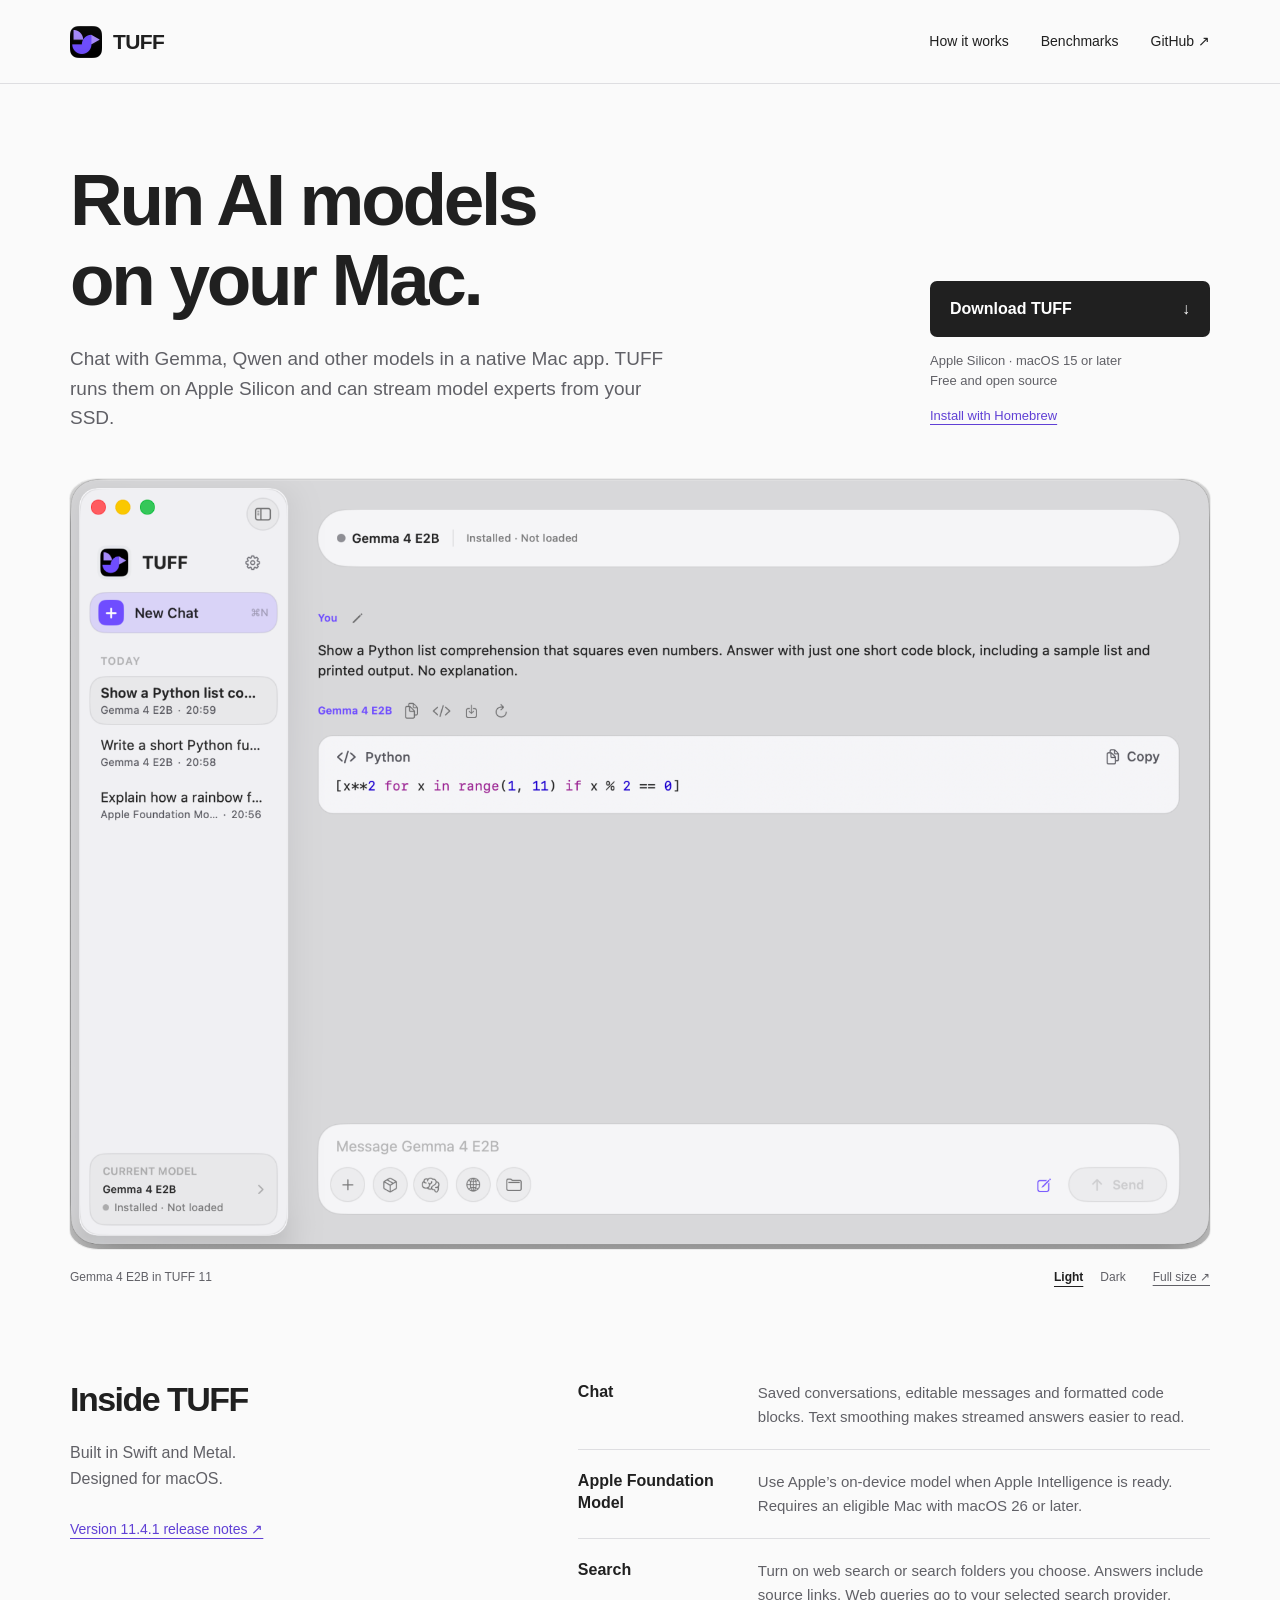
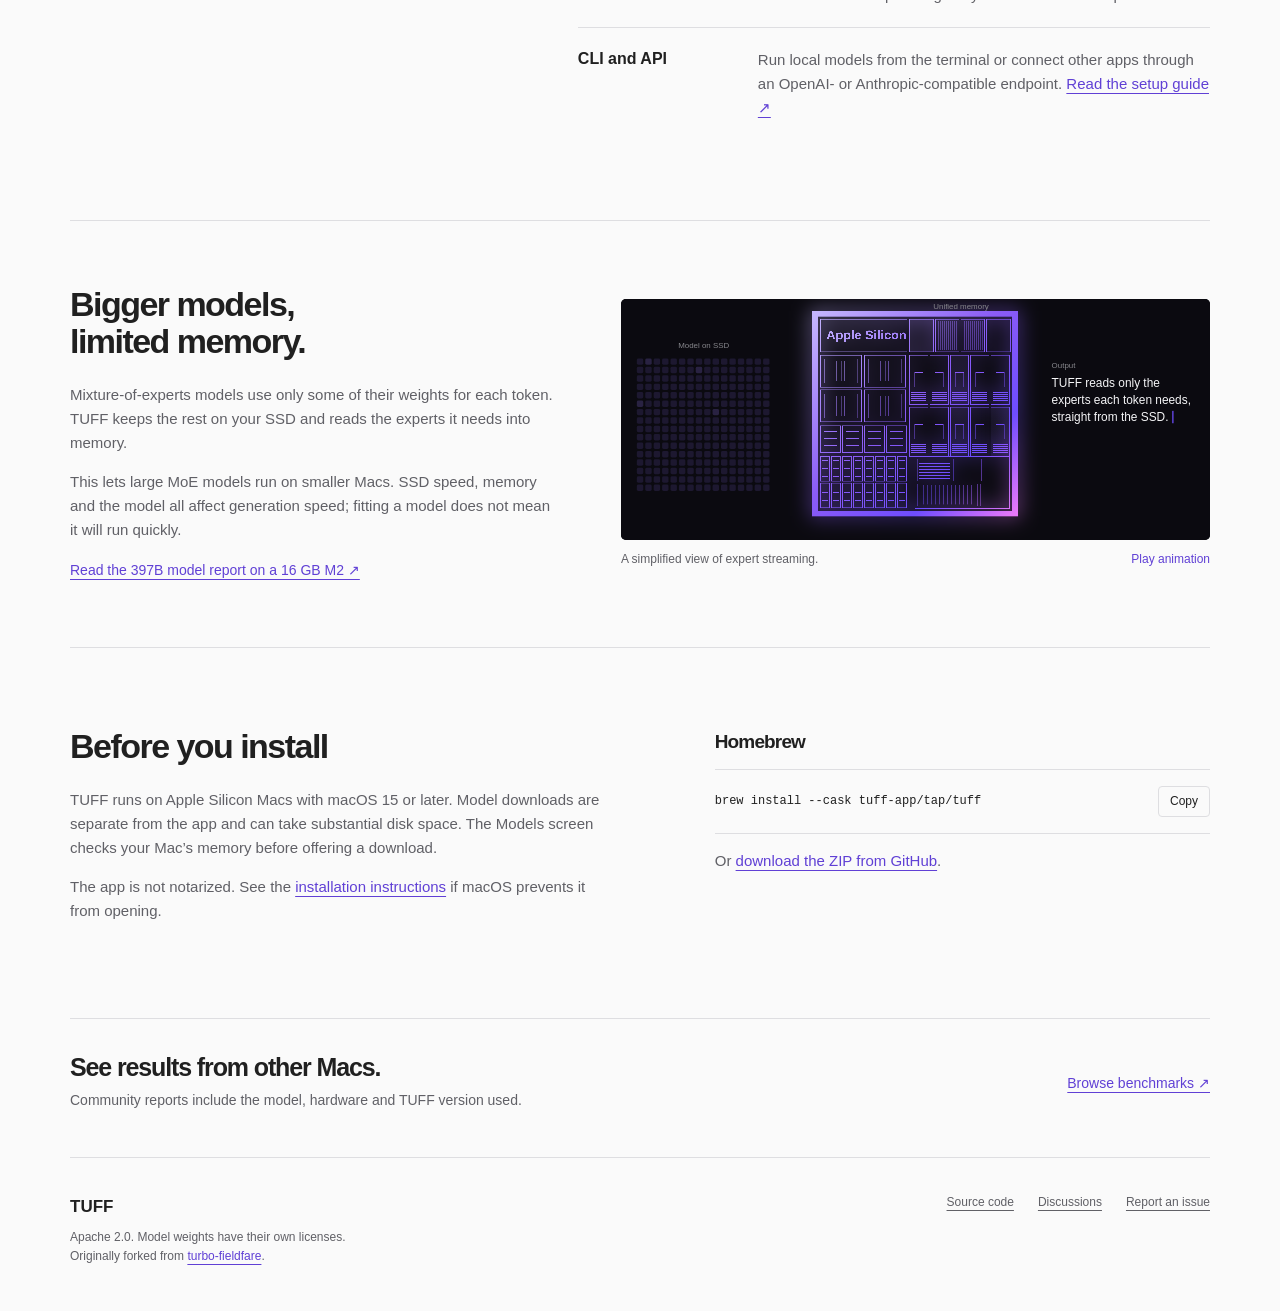
==== index.html @ e3204b04 "Update TUFF download links for 11.4.1" ====
<!doctype html>
<html lang="en">
<head>
<meta charset="utf-8">
<meta name="viewport" content="width=device-width, initial-scale=1">
<title>TUFF — AI models on your Mac</title>
<meta name="description" content="A free, open-source Mac app for local language models. Chat with Gemma, Qwen and Apple Foundation Model, or serve models through a local API.">
<meta property="og:title" content="TUFF — AI models on your Mac">
<meta property="og:description" content="A native Mac app with its own Swift and Metal inference engines.">
<meta property="og:image" content="https://tuff-app.github.io/assets/tuff-11-chat-light.png">
<meta property="og:url" content="https://tuff-app.github.io/">
<meta name="twitter:card" content="summary_large_image">
<meta name="theme-color" content="#fafafa">
<link rel="canonical" href="https://tuff-app.github.io/">
<link rel="icon" type="image/png" href="assets/tuff-icon.png">
<link rel="stylesheet" href="assets/site.css?v=2026-11-11">
</head>
<body class="home">
<a class="skip" href="#main">Skip to content</a>
<nav class="site-nav" aria-label="Main navigation"><div class="wrap">
 <a class="brand" href="./" aria-label="TUFF home"><img src="assets/tuff-icon.png" width="32" height="32" alt="">TUFF</a>
 <div class="nav-links"><a href="#how">How it works</a><a href="benchmarks/">Benchmarks</a><a href="https://github.com/tuff-app/TUFF">GitHub <span aria-hidden="true">↗</span></a></div>
</div></nav>
<main id="main" class="wrap">
 <header class="intro">
  <div><h1>Run AI models<br>on your Mac.</h1><p class="lede">Chat with Gemma, Qwen and other models in a native Mac app. TUFF runs them on Apple Silicon and can stream model experts from your SSD.</p></div>
  <div class="get-app"><a class="download-button" href="https://github.com/tuff-app/TUFF/releases/download/v11.4.1/TUFF-v11.4.1-macos-arm64.zip">Download TUFF <span aria-hidden="true">↓</span></a><p>Apple Silicon · macOS 15 or later<br>Free and open source</p><a class="text-link" href="#install">Install with Homebrew</a></div>
 </header>
 <figure class="product">
  <div class="window-crop"><img id="app-image" src="assets/tuff-11-chat-light.png" width="2000" height="1406" alt="TUFF 11 showing a Python code response from Gemma 4 E2B."></div>
  <figcaption><span>Gemma 4 E2B in TUFF 11</span><div class="appearance" role="group" aria-label="Screenshot appearance"><button type="button" data-appearance="light" aria-pressed="true">Light</button><button type="button" data-appearance="dark" aria-pressed="false">Dark</button><a id="full-image" href="assets/tuff-11-chat-light.png">Full size <span aria-hidden="true">↗</span></a></div></figcaption>
 </figure>
 <section class="app-details" aria-labelledby="app-heading">
  <div><h2 id="app-heading">Inside TUFF</h2><p>Built in Swift and Metal.<br>Designed for macOS.</p><a href="https://github.com/tuff-app/TUFF/releases/tag/v11.4.1">Version 11.4.1 release notes ↗</a></div>
  <dl class="detail-list">
   <div><dt>Chat</dt><dd>Saved conversations, editable messages and formatted code blocks. Text smoothing makes streamed answers easier to read.</dd></div>
   <div><dt>Apple Foundation Model</dt><dd>Use Apple’s on-device model when Apple Intelligence is ready. Requires an eligible Mac with macOS 26 or later.</dd></div>
   <div><dt>Search</dt><dd>Turn on web search or search folders you choose. Answers include source links. Web queries go to your selected search provider.</dd></div>
   <div><dt>CLI and API</dt><dd>Run local models from the terminal or connect other apps through an OpenAI- or Anthropic-compatible endpoint. <a href="https://github.com/tuff-app/TUFF#readme">Read the setup guide ↗</a></dd></div>
  </dl>
 </section>
 <section id="how" class="engine" aria-labelledby="engine-heading">
  <div class="engine-copy"><h2 id="engine-heading">Bigger models,<br>limited memory.</h2><p>Mixture-of-experts models use only some of their weights for each token. TUFF keeps the rest on your SSD and reads the experts it needs into memory.</p><p>This lets large MoE models run on smaller Macs. SSD speed, memory and the model all affect generation speed; fitting a model does not mean it will run quickly.</p><a href="https://github.com/tuff-app/TUFF/discussions/59">Read the 397B model report on a 16 GB M2 ↗</a></div>
  <div class="engine-figure"><canvas id="chip" class="chip" role="img" aria-label="Diagram showing model experts moving from SSD storage into unified memory and GPU cores."></canvas><p>A simplified view of expert streaming. <button type="button" id="motion-toggle" aria-pressed="false">Play animation</button></p></div>
 </section>
 <section class="requirements" id="install" aria-labelledby="install-heading">
  <div><h2 id="install-heading">Before you install</h2><p>TUFF runs on Apple Silicon Macs with macOS 15 or later. Model downloads are separate from the app and can take substantial disk space. The Models screen checks your Mac’s memory before offering a download.</p><p>The app is not notarized. See the <a href="https://github.com/tuff-app/TUFF#installation">installation instructions</a> if macOS prevents it from opening.</p></div>
  <div class="install-command"><h3>Homebrew</h3><div class="command"><code id="brew">brew install --cask tuff-app/tap/tuff</code><button id="copy" type="button">Copy</button></div><p id="copy-status" role="status" aria-live="polite"></p><p>Or <a href="https://github.com/tuff-app/TUFF/releases/tag/v11.4.0">download the ZIP from GitHub</a>.</p></div>
 </section>
 <aside class="benchmark-link"><div><h2>See results from other Macs.</h2><p>Community reports include the model, hardware and TUFF version used.</p></div><a href="benchmarks/">Browse benchmarks <span aria-hidden="true">↗</span></a></aside>
</main>
<footer class="site-footer wrap"><div><a class="footer-name" href="https://github.com/tuff-app/TUFF">TUFF</a><p>Apache 2.0. Model weights have their own licenses.<br>Originally forked from <a href="https://github.com/drumih/turbo-fieldfare">turbo-fieldfare</a>.</p></div><div class="footer-links"><a href="https://github.com/tuff-app/TUFF">Source code</a><a href="https://github.com/tuff-app/TUFF/discussions">Discussions</a><a href="https://github.com/tuff-app/TUFF/issues">Report an issue</a></div></footer>
<script src="assets/site.js?v=2026-11-11"></script>
<script src="assets/chip.js?v=2026-11-11"></script>
</body>
</html>
---- assets/site.css ----
:root{--bg:#fafafa;--ink:#202020;--muted:#606066;--line:#dedee1;--accent:#6040d5;--card:#fff;--soft:#f0f0f2;--faint:#68686d;--wash:#eeebf7}
*{box-sizing:border-box}html{-webkit-text-size-adjust:100%;scroll-behavior:smooth;scroll-padding-top:30px}body{margin:0;background:var(--bg);color:var(--ink);font:16px/1.6 -apple-system,BlinkMacSystemFont,"Helvetica Neue",Arial,sans-serif;-webkit-font-smoothing:antialiased}a{color:var(--accent);text-underline-offset:4px}a:hover{text-decoration-thickness:2px}button{font:inherit;cursor:pointer}button,a{-webkit-tap-highlight-color:transparent}:focus-visible{outline:2px solid var(--accent);outline-offset:5px}img{max-width:100%;height:auto}.wrap{width:min(1140px,calc(100% - 80px));margin-inline:auto}.skip{position:absolute;left:20px;top:-100px;z-index:20;background:var(--card);padding:12px}.skip:focus{top:12px}.site-nav{height:84px;position:static;background:var(--bg);border-bottom:1px solid var(--line);box-shadow:none;backdrop-filter:none}.site-nav .wrap{height:100%;display:flex;align-items:center;justify-content:space-between;gap:24px}.brand{display:flex;align-items:center;gap:11px;font-size:21px;font-weight:750;letter-spacing:-.6px;color:var(--ink);text-decoration:none}.brand img{width:32px;height:32px}.nav-links{display:flex;align-items:center;gap:32px;font-size:14px}.nav-links a{color:var(--ink);text-decoration:none}.nav-links a:hover{text-decoration:underline}.home h1,.home h2,.home h3{letter-spacing:-.045em;line-height:1.1}.home h1{font-size:clamp(45px,5.7vw,76px);font-weight:650;margin:0 0 24px}.home h2{font-size:34px;font-weight:600;margin:0 0 22px}.home h3{font-size:19px;font-weight:600;margin:0 0 16px}.intro{display:grid;grid-template-columns:1fr 280px;align-items:end;gap:80px;padding:76px 0 46px}.lede{font-size:19px;line-height:1.55;max-width:600px;color:var(--muted);margin:0}.get-app{padding-bottom:5px}.download-button{display:flex;align-items:center;justify-content:space-between;gap:24px;background:var(--ink);color:white;padding:15px 20px;border-radius:7px;font-size:16px;font-weight:600;text-decoration:none}.download-button:hover{background:#414146;text-decoration:none}.get-app p{font-size:13px;color:var(--muted);margin:14px 0 10px}.text-link{font-size:13px}.product{margin:0}.window-crop{aspect-ratio:1812/1224;overflow:hidden;position:relative;border-radius:2.5%;background:#ddd;outline:1px solid #0000000f}.window-crop img{position:absolute;width:110.3753%;max-width:none;height:auto;left:-5.1876%;top:-5.2288%}.product figcaption{display:flex;justify-content:space-between;align-items:center;gap:16px;margin-top:15px;color:var(--muted);font-size:12px}.appearance{display:flex;align-items:center;gap:17px}.appearance button{border:0;background:none;padding:4px 0;color:var(--muted);font-size:12px}.appearance button[aria-pressed=true]{color:var(--ink);text-decoration:underline;text-underline-offset:5px;font-weight:650}.appearance a{color:var(--muted);margin-left:10px}.app-details{display:grid;grid-template-columns:1fr 1.55fr;gap:100px;padding:90px 0 80px}.app-details>div p{color:var(--muted);margin:0 0 24px}.app-details>div a{font-size:14px}.detail-list{margin:0}.detail-list>div{padding:20px 0;border-top:1px solid var(--line);display:grid;grid-template-columns:155px 1fr;gap:25px}.detail-list>div:first-child{padding-top:0;border:0}.detail-list dt{font-weight:600;line-height:1.4}.detail-list dd{margin:0;color:var(--muted);font-size:15px}.engine{border-block:1px solid var(--line);padding:65px 0;display:grid;grid-template-columns:1fr 1.2fr;gap:60px;align-items:center}.engine-copy p{font-size:15px;color:var(--muted)}.engine-copy a{font-size:14px}.engine-figure{min-width:0}.chip{display:block;width:100%;aspect-ratio:1190/486;background:#0b0a10;border-radius:5px}.engine-figure p{font-size:12px;color:var(--muted);margin:10px 0 0;display:flex;justify-content:space-between;gap:15px}.engine-figure button{background:none;border:0;color:var(--accent);padding:0;font-size:12px;white-space:nowrap}.requirements{padding:80px 0;display:grid;grid-template-columns:1.1fr 1fr;gap:100px}.requirements p{color:var(--muted);font-size:15px}.install-command{padding-top:4px;min-width:0}.command{display:flex;align-items:center;gap:16px;justify-content:space-between;border-block:1px solid var(--line);padding:16px 0}.command code{font:12px/1.6 ui-monospace,SFMono-Regular,Menlo,monospace;overflow-wrap:anywhere}.command button{background:none;border:1px solid var(--line);border-radius:4px;padding:5px 11px;font-size:12px;color:var(--ink)}#copy-status:empty{display:none}.benchmark-link{border-top:1px solid var(--line);padding:35px 0 45px;display:flex;align-items:center;justify-content:space-between;gap:35px}.home .benchmark-link h2{font-size:25px;margin-bottom:8px}.benchmark-link p{color:var(--muted);font-size:14px;margin:0}.benchmark-link>a{flex-shrink:0;font-size:14px}.site-footer{border-top:1px solid var(--line);padding:35px 0 45px;display:flex;justify-content:space-between;gap:25px;font-size:12px;color:var(--muted)}.footer-name{font-size:17px;color:var(--ink);text-decoration:none;font-weight:700}.site-footer p{margin:8px 0 0}.footer-links{display:flex;gap:24px;align-items:start}.footer-links a{color:var(--muted)}
@media(max-width:900px){.intro{gap:35px;grid-template-columns:1fr 240px}.app-details,.requirements{gap:45px}.detail-list>div{grid-template-columns:125px 1fr;gap:20px}.engine{gap:35px;grid-template-columns:1fr}.engine-figure{max-width:760px}.home h2{font-size:30px}}
@media(max-width:640px){.wrap{width:calc(100% - 36px)}.site-nav{height:70px}.site-nav .wrap{gap:16px}.nav-links{gap:19px;font-size:12px}.nav-links>a:first-child{display:none}.intro{padding:44px 0 30px;grid-template-columns:1fr;gap:26px}.home h1{font-size:48px;margin-bottom:20px}.lede{font-size:17px}.get-app{max-width:310px}.get-app p{margin-top:10px}.download-button{padding:13px 17px}.window-crop{border-radius:9px}.product figcaption{align-items:start;flex-direction:column;gap:8px}.appearance{gap:20px}.app-details,.requirements{grid-template-columns:1fr;gap:30px;padding:48px 0}.detail-list>div{grid-template-columns:1fr;gap:8px;padding:17px 0}.detail-list dd{font-size:15px}.home h2{font-size:29px;margin-bottom:16px}.engine{padding:42px 0;gap:28px}.engine-figure p{flex-wrap:wrap;gap:4px}.benchmark-link{align-items:start;flex-direction:column;gap:17px;padding:30px 0}.site-footer{flex-direction:column;gap:25px}.footer-links{gap:23px}.command code{font-size:11px}}
@media(prefers-reduced-motion:reduce){html{scroll-behavior:auto}*,*::before,*::after{transition:none!important}}
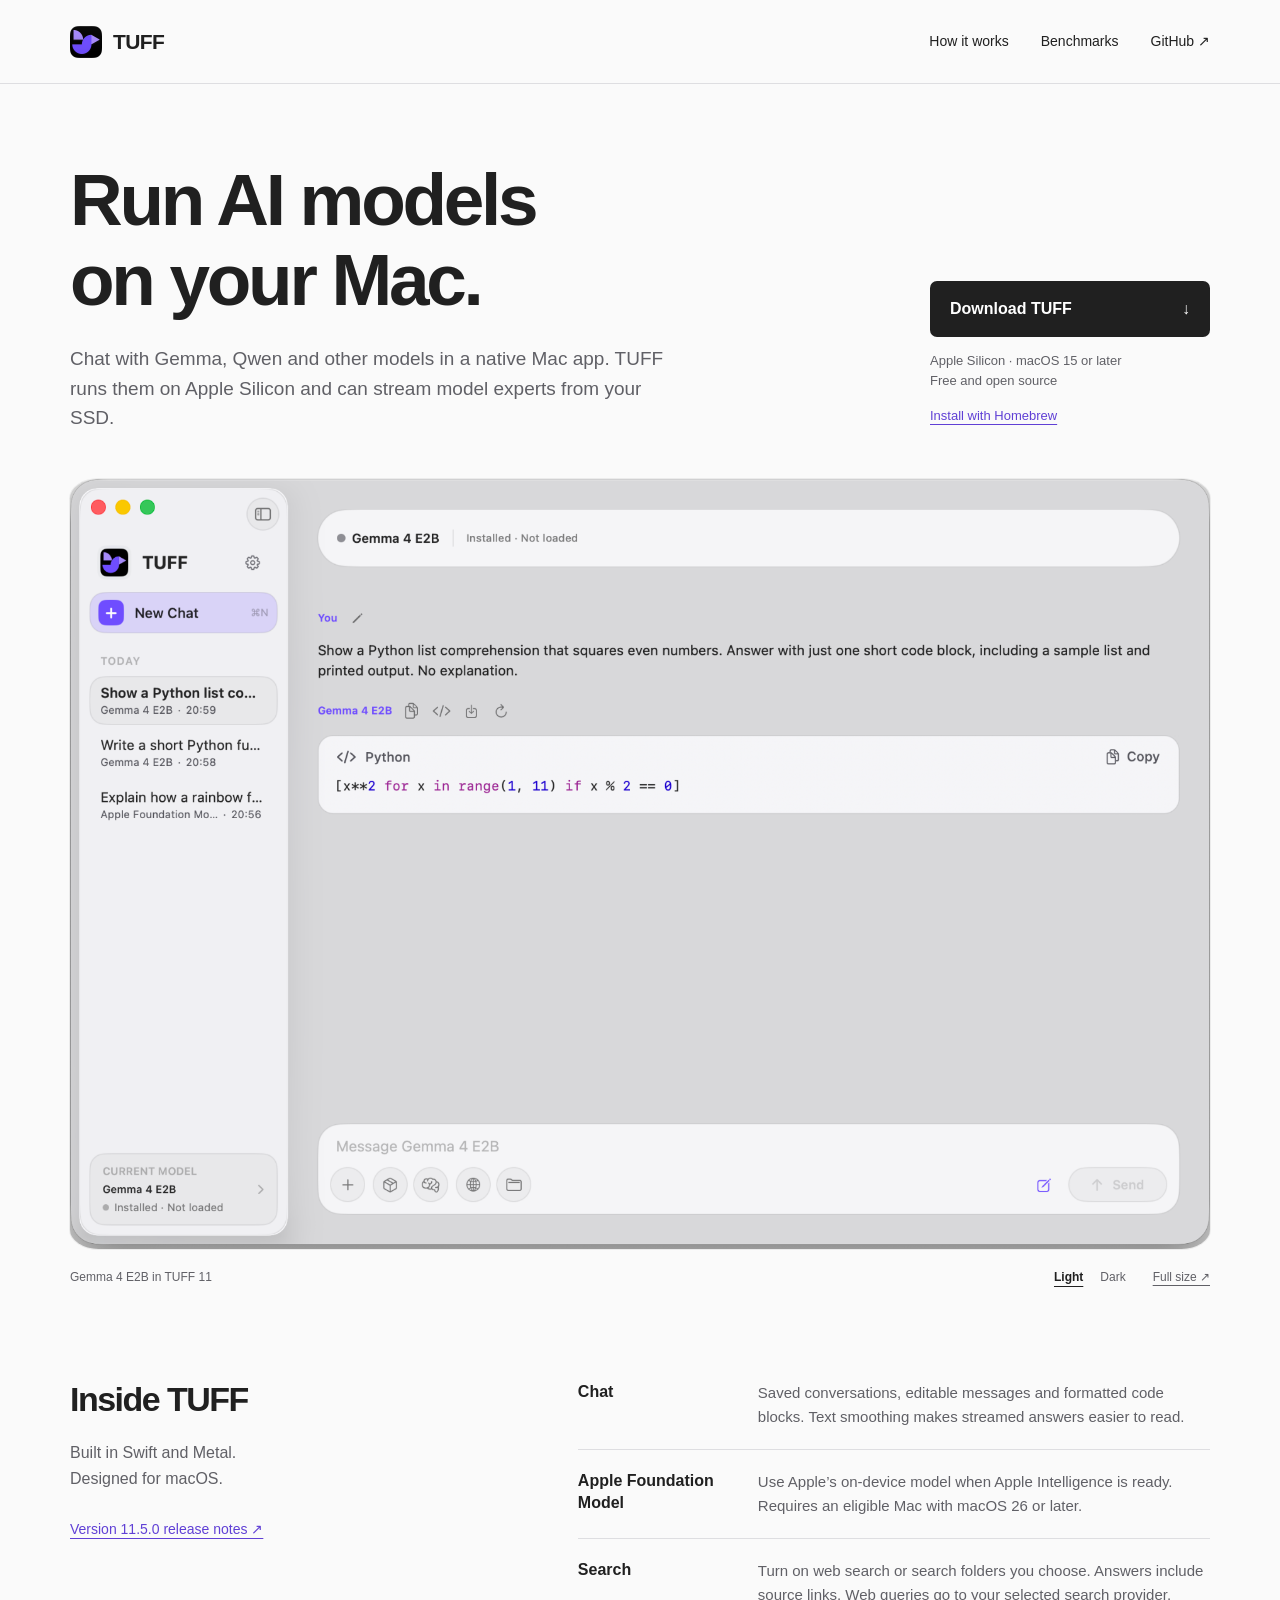
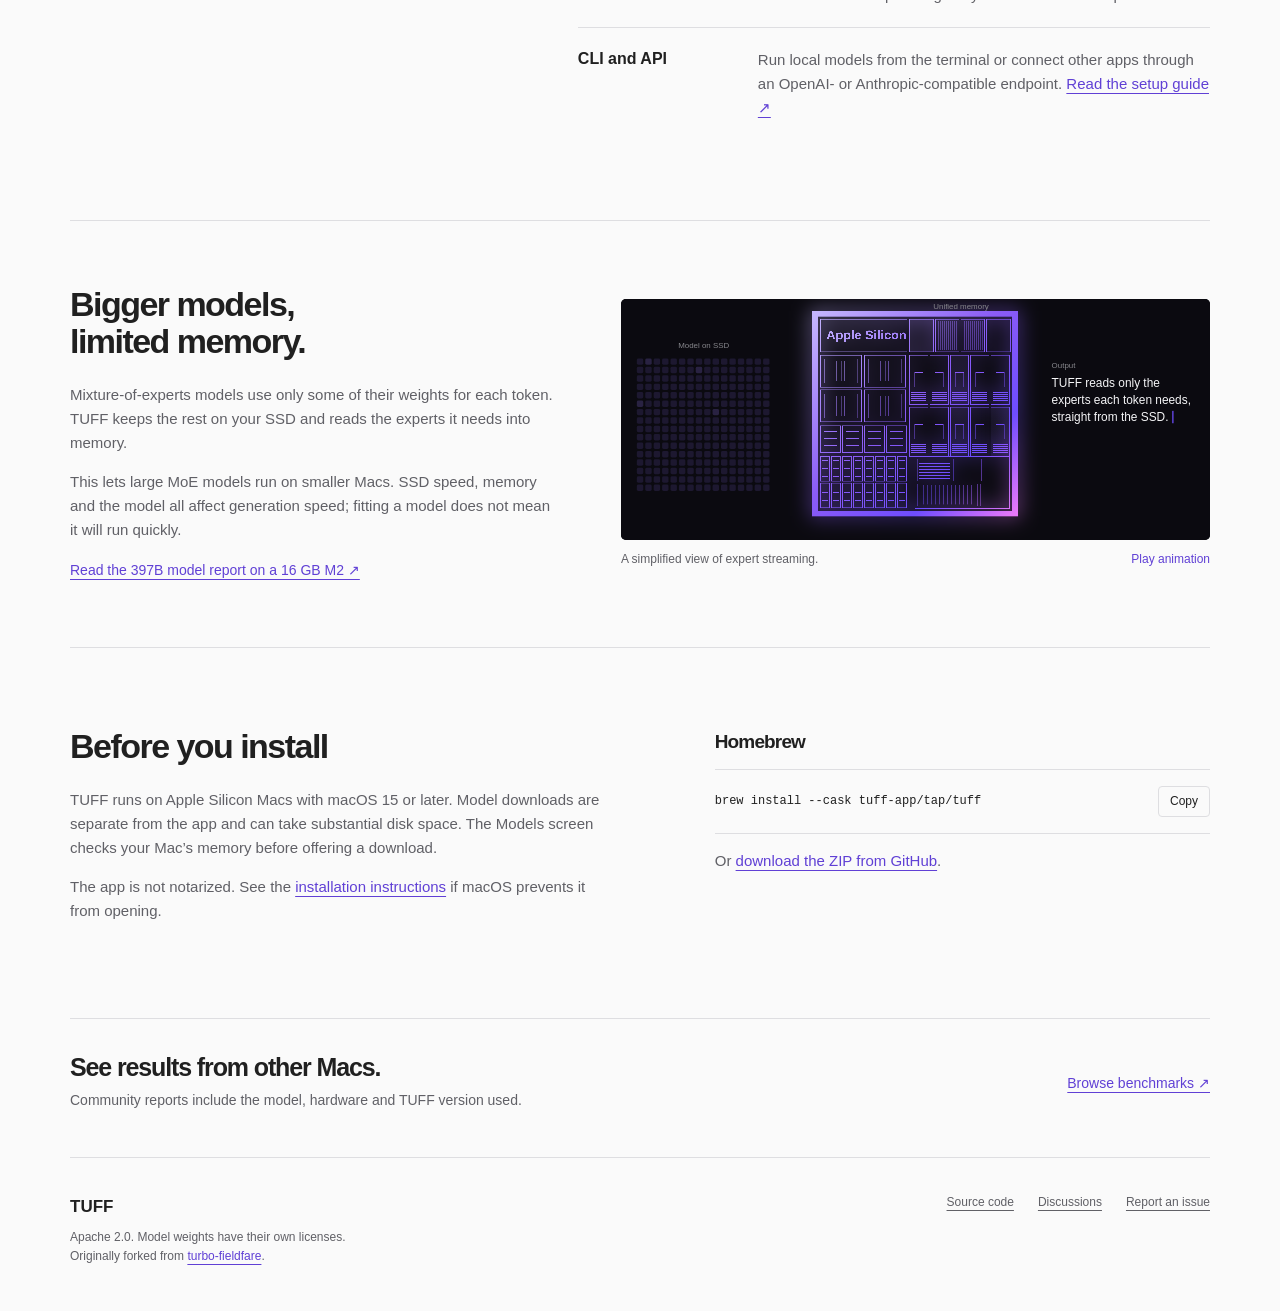
==== commit 9e7ed1fd: "Point downloads at 11.5.0" ====
--- a/index.html
+++ b/index.html
@@ -24,14 +24,14 @@
 <main id="main" class="wrap">
  <header class="intro">
   <div><h1>Run AI models<br>on your Mac.</h1><p class="lede">Chat with Gemma, Qwen and other models in a native Mac app. TUFF runs them on Apple Silicon and can stream model experts from your SSD.</p></div>
-  <div class="get-app"><a class="download-button" href="https://github.com/tuff-app/TUFF/releases/download/v11.4.1/TUFF-v11.4.1-macos-arm64.zip">Download TUFF <span aria-hidden="true">↓</span></a><p>Apple Silicon · macOS 15 or later<br>Free and open source</p><a class="text-link" href="#install">Install with Homebrew</a></div>
+  <div class="get-app"><a class="download-button" href="https://github.com/tuff-app/TUFF/releases/download/v11.5.0/TUFF-v11.5.0-macos-arm64.zip">Download TUFF <span aria-hidden="true">↓</span></a><p>Apple Silicon · macOS 15 or later<br>Free and open source</p><a class="text-link" href="#install">Install with Homebrew</a></div>
  </header>
  <figure class="product">
   <div class="window-crop"><img id="app-image" src="assets/tuff-11-chat-light.png" width="2000" height="1406" alt="TUFF 11 showing a Python code response from Gemma 4 E2B."></div>
   <figcaption><span>Gemma 4 E2B in TUFF 11</span><div class="appearance" role="group" aria-label="Screenshot appearance"><button type="button" data-appearance="light" aria-pressed="true">Light</button><button type="button" data-appearance="dark" aria-pressed="false">Dark</button><a id="full-image" href="assets/tuff-11-chat-light.png">Full size <span aria-hidden="true">↗</span></a></div></figcaption>
  </figure>
  <section class="app-details" aria-labelledby="app-heading">
-  <div><h2 id="app-heading">Inside TUFF</h2><p>Built in Swift and Metal.<br>Designed for macOS.</p><a href="https://github.com/tuff-app/TUFF/releases/tag/v11.4.1">Version 11.4.1 release notes ↗</a></div>
+  <div><h2 id="app-heading">Inside TUFF</h2><p>Built in Swift and Metal.<br>Designed for macOS.</p><a href="https://github.com/tuff-app/TUFF/releases/tag/v11.5.0">Version 11.5.0 release notes ↗</a></div>
   <dl class="detail-list">
    <div><dt>Chat</dt><dd>Saved conversations, editable messages and formatted code blocks. Text smoothing makes streamed answers easier to read.</dd></div>
    <div><dt>Apple Foundation Model</dt><dd>Use Apple’s on-device model when Apple Intelligence is ready. Requires an eligible Mac with macOS 26 or later.</dd></div>
@@ -45,7 +45,7 @@
  </section>
  <section class="requirements" id="install" aria-labelledby="install-heading">
   <div><h2 id="install-heading">Before you install</h2><p>TUFF runs on Apple Silicon Macs with macOS 15 or later. Model downloads are separate from the app and can take substantial disk space. The Models screen checks your Mac’s memory before offering a download.</p><p>The app is not notarized. See the <a href="https://github.com/tuff-app/TUFF#installation">installation instructions</a> if macOS prevents it from opening.</p></div>
-  <div class="install-command"><h3>Homebrew</h3><div class="command"><code id="brew">brew install --cask tuff-app/tap/tuff</code><button id="copy" type="button">Copy</button></div><p id="copy-status" role="status" aria-live="polite"></p><p>Or <a href="https://github.com/tuff-app/TUFF/releases/tag/v11.4.0">download the ZIP from GitHub</a>.</p></div>
+  <div class="install-command"><h3>Homebrew</h3><div class="command"><code id="brew">brew install --cask tuff-app/tap/tuff</code><button id="copy" type="button">Copy</button></div><p id="copy-status" role="status" aria-live="polite"></p><p>Or <a href="https://github.com/tuff-app/TUFF/releases/tag/v11.5.0">download the ZIP from GitHub</a>.</p></div>
  </section>
  <aside class="benchmark-link"><div><h2>See results from other Macs.</h2><p>Community reports include the model, hardware and TUFF version used.</p></div><a href="benchmarks/">Browse benchmarks <span aria-hidden="true">↗</span></a></aside>
 </main>
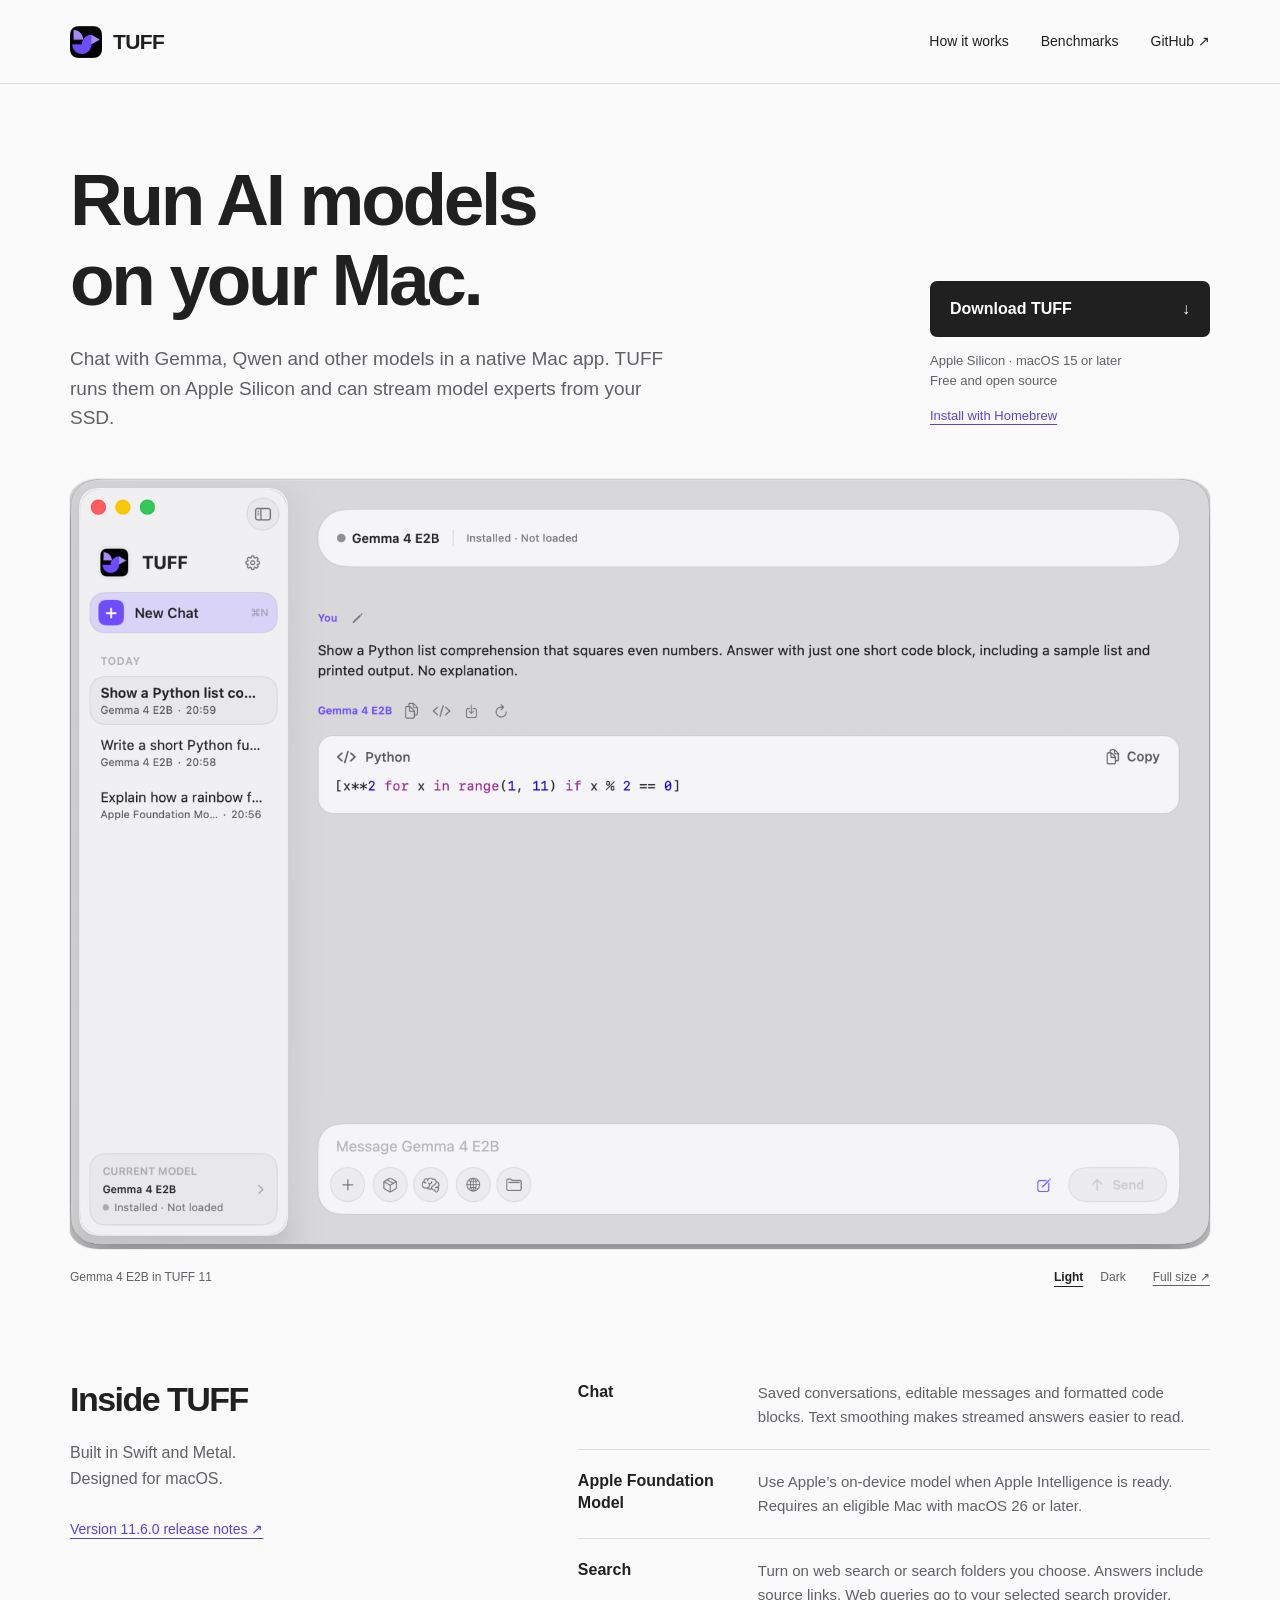
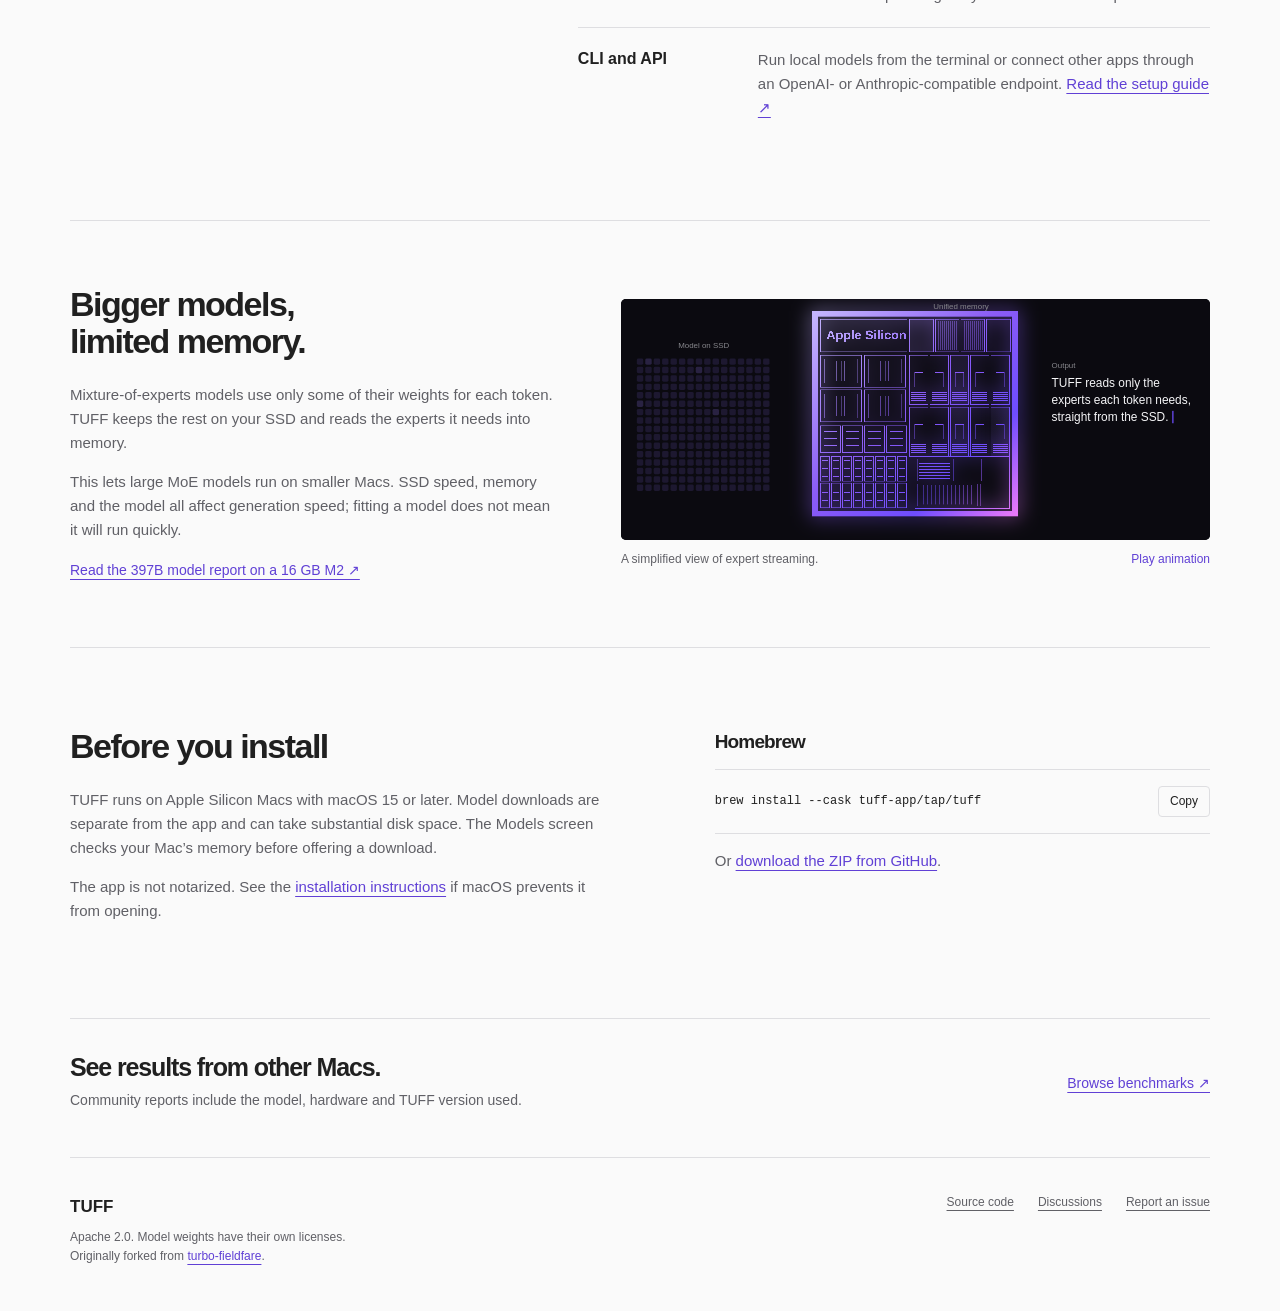
==== commit f8e5d01c: "TUFF 11.6.0" ====
--- a/index.html
+++ b/index.html
@@ -24,14 +24,14 @@
 <main id="main" class="wrap">
  <header class="intro">
   <div><h1>Run AI models<br>on your Mac.</h1><p class="lede">Chat with Gemma, Qwen and other models in a native Mac app. TUFF runs them on Apple Silicon and can stream model experts from your SSD.</p></div>
-  <div class="get-app"><a class="download-button" href="https://github.com/tuff-app/TUFF/releases/download/v11.5.0/TUFF-v11.5.0-macos-arm64.zip">Download TUFF <span aria-hidden="true">↓</span></a><p>Apple Silicon · macOS 15 or later<br>Free and open source</p><a class="text-link" href="#install">Install with Homebrew</a></div>
+  <div class="get-app"><a class="download-button" href="https://github.com/tuff-app/TUFF/releases/download/v11.6.0/TUFF-v11.6.0-macos-arm64.zip">Download TUFF <span aria-hidden="true">↓</span></a><p>Apple Silicon · macOS 15 or later<br>Free and open source</p><a class="text-link" href="#install">Install with Homebrew</a></div>
  </header>
  <figure class="product">
   <div class="window-crop"><img id="app-image" src="assets/tuff-11-chat-light.png" width="2000" height="1406" alt="TUFF 11 showing a Python code response from Gemma 4 E2B."></div>
   <figcaption><span>Gemma 4 E2B in TUFF 11</span><div class="appearance" role="group" aria-label="Screenshot appearance"><button type="button" data-appearance="light" aria-pressed="true">Light</button><button type="button" data-appearance="dark" aria-pressed="false">Dark</button><a id="full-image" href="assets/tuff-11-chat-light.png">Full size <span aria-hidden="true">↗</span></a></div></figcaption>
  </figure>
  <section class="app-details" aria-labelledby="app-heading">
-  <div><h2 id="app-heading">Inside TUFF</h2><p>Built in Swift and Metal.<br>Designed for macOS.</p><a href="https://github.com/tuff-app/TUFF/releases/tag/v11.5.0">Version 11.5.0 release notes ↗</a></div>
+  <div><h2 id="app-heading">Inside TUFF</h2><p>Built in Swift and Metal.<br>Designed for macOS.</p><a href="https://github.com/tuff-app/TUFF/releases/tag/v11.6.0">Version 11.6.0 release notes ↗</a></div>
   <dl class="detail-list">
    <div><dt>Chat</dt><dd>Saved conversations, editable messages and formatted code blocks. Text smoothing makes streamed answers easier to read.</dd></div>
    <div><dt>Apple Foundation Model</dt><dd>Use Apple’s on-device model when Apple Intelligence is ready. Requires an eligible Mac with macOS 26 or later.</dd></div>
@@ -45,7 +45,7 @@
  </section>
  <section class="requirements" id="install" aria-labelledby="install-heading">
   <div><h2 id="install-heading">Before you install</h2><p>TUFF runs on Apple Silicon Macs with macOS 15 or later. Model downloads are separate from the app and can take substantial disk space. The Models screen checks your Mac’s memory before offering a download.</p><p>The app is not notarized. See the <a href="https://github.com/tuff-app/TUFF#installation">installation instructions</a> if macOS prevents it from opening.</p></div>
-  <div class="install-command"><h3>Homebrew</h3><div class="command"><code id="brew">brew install --cask tuff-app/tap/tuff</code><button id="copy" type="button">Copy</button></div><p id="copy-status" role="status" aria-live="polite"></p><p>Or <a href="https://github.com/tuff-app/TUFF/releases/tag/v11.5.0">download the ZIP from GitHub</a>.</p></div>
+  <div class="install-command"><h3>Homebrew</h3><div class="command"><code id="brew">brew install --cask tuff-app/tap/tuff</code><button id="copy" type="button">Copy</button></div><p id="copy-status" role="status" aria-live="polite"></p><p>Or <a href="https://github.com/tuff-app/TUFF/releases/tag/v11.6.0">download the ZIP from GitHub</a>.</p></div>
  </section>
  <aside class="benchmark-link"><div><h2>See results from other Macs.</h2><p>Community reports include the model, hardware and TUFF version used.</p></div><a href="benchmarks/">Browse benchmarks <span aria-hidden="true">↗</span></a></aside>
 </main>
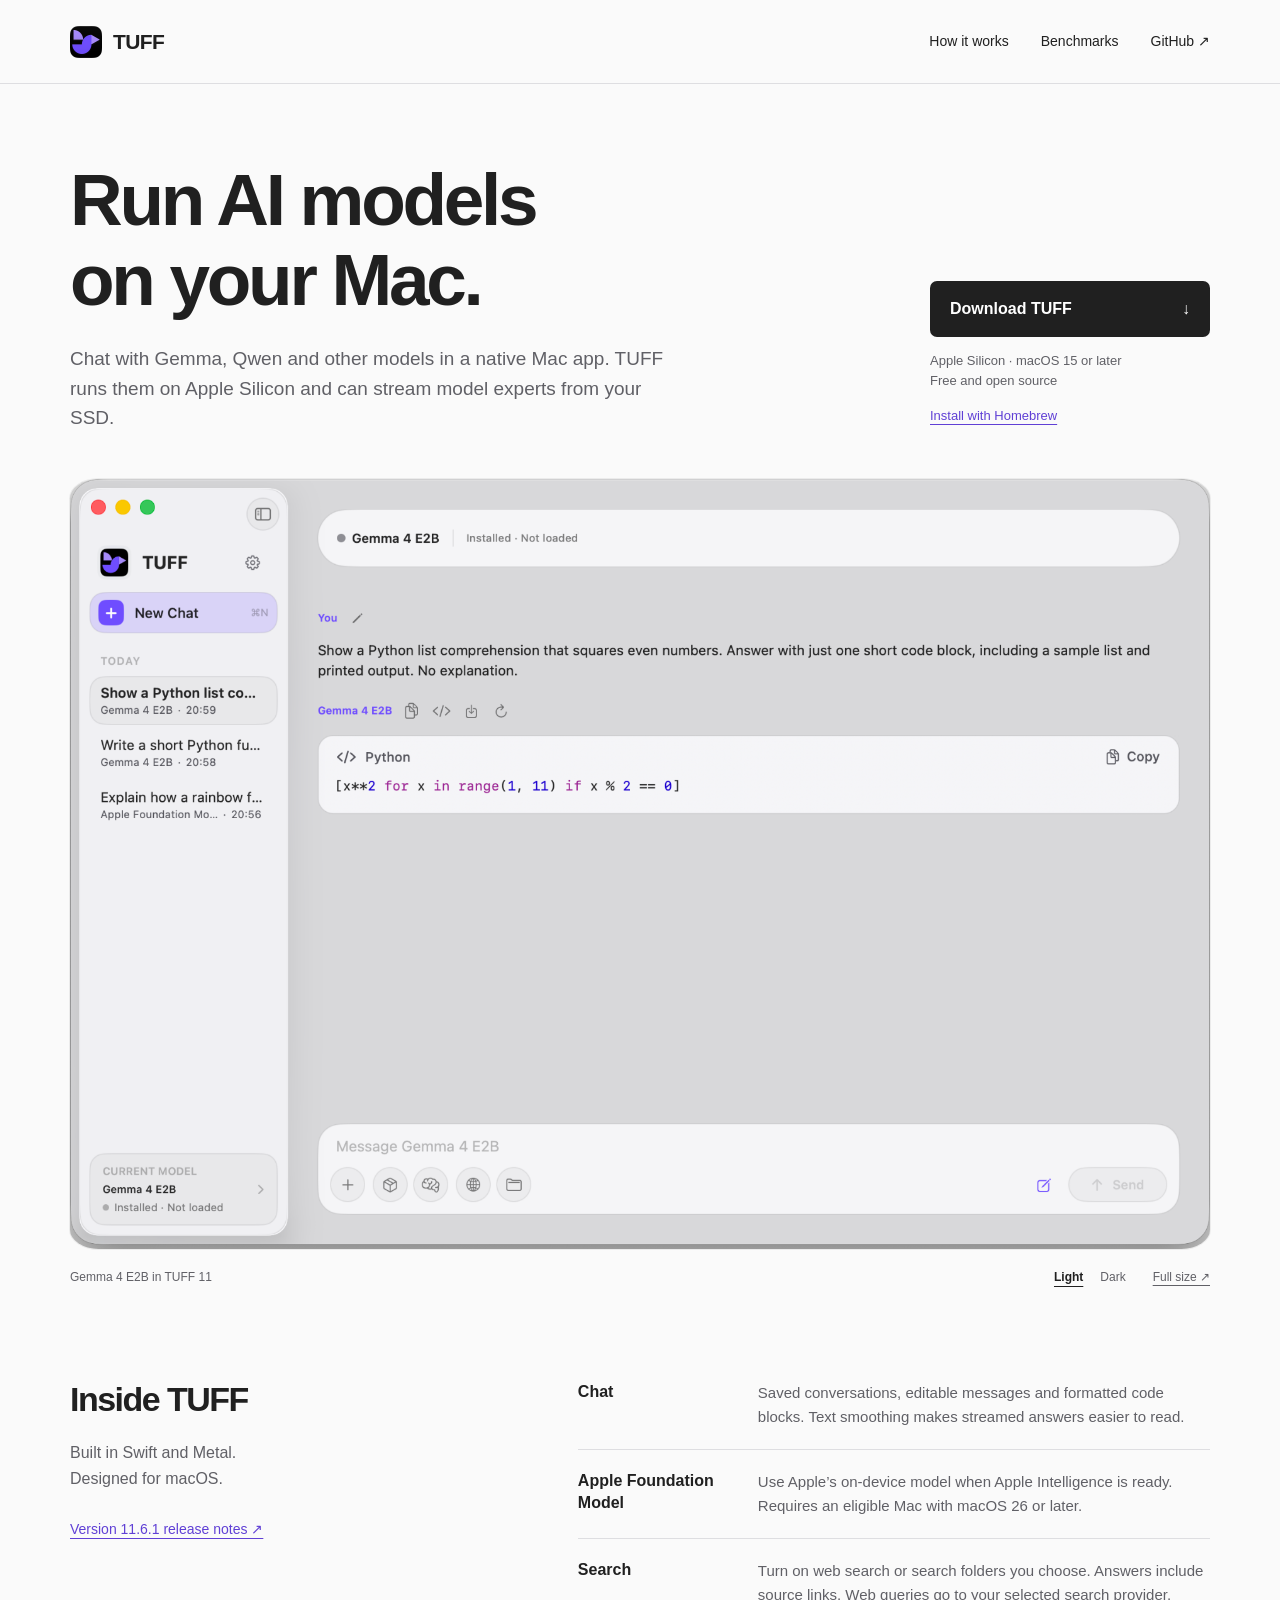
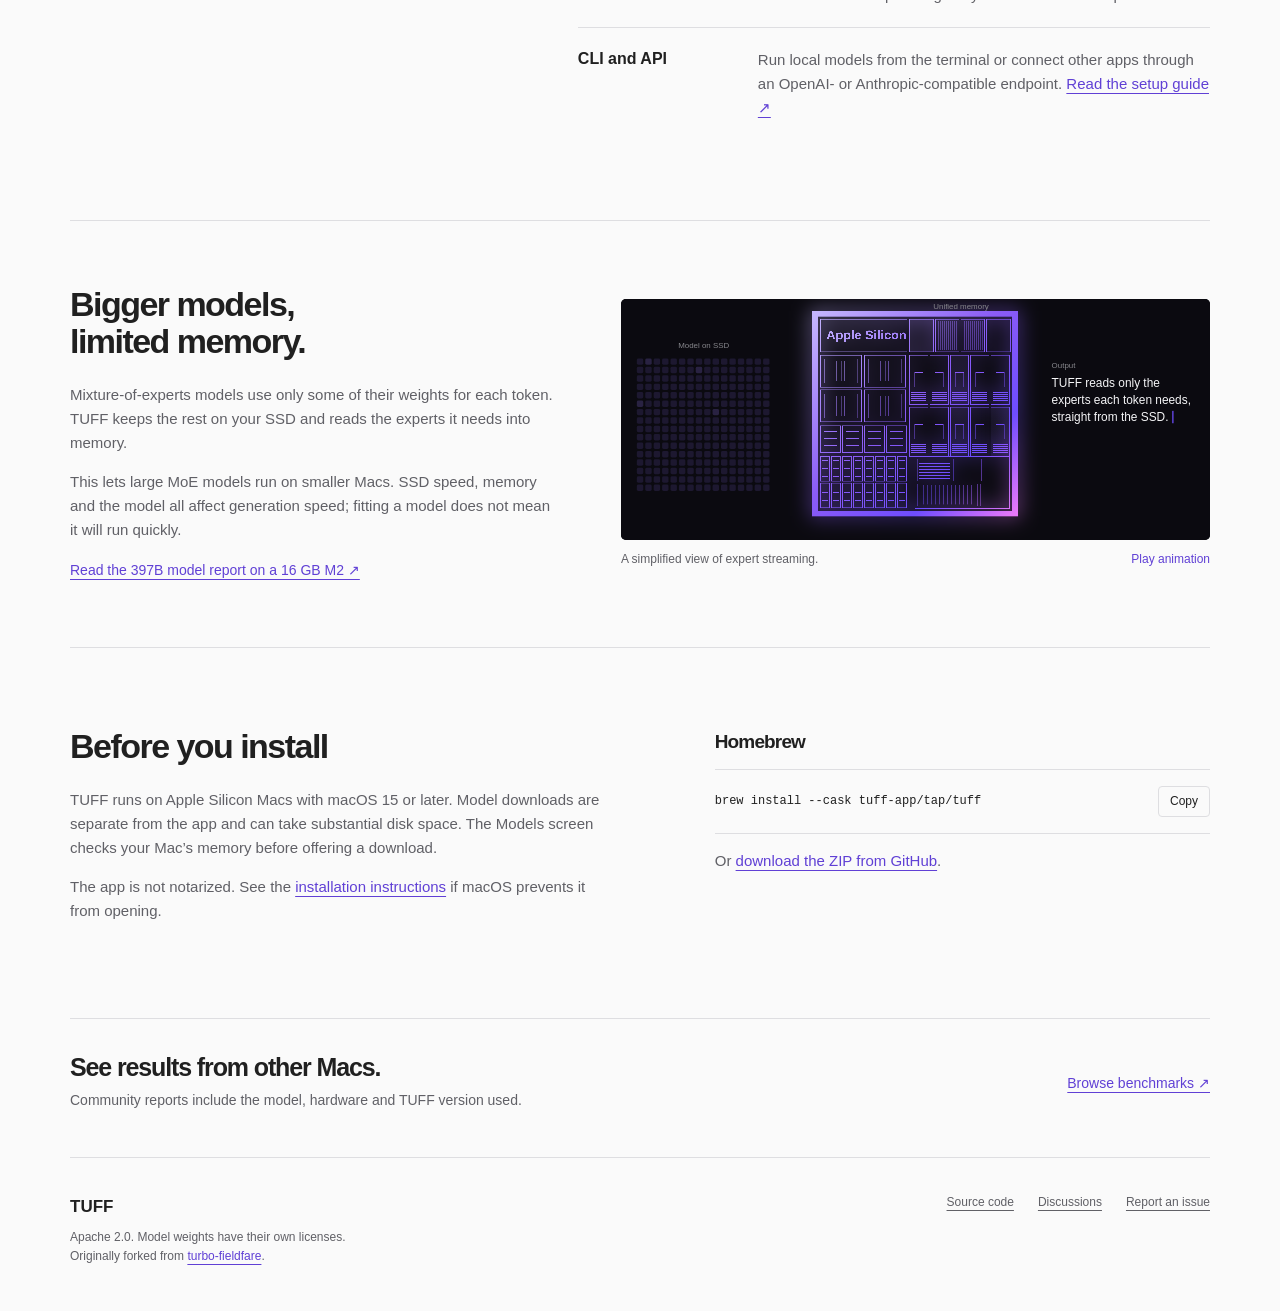
==== commit 24242626: "TUFF 11.6.1" ====
--- a/index.html
+++ b/index.html
@@ -24,14 +24,14 @@
 <main id="main" class="wrap">
  <header class="intro">
   <div><h1>Run AI models<br>on your Mac.</h1><p class="lede">Chat with Gemma, Qwen and other models in a native Mac app. TUFF runs them on Apple Silicon and can stream model experts from your SSD.</p></div>
-  <div class="get-app"><a class="download-button" href="https://github.com/tuff-app/TUFF/releases/download/v11.6.0/TUFF-v11.6.0-macos-arm64.zip">Download TUFF <span aria-hidden="true">↓</span></a><p>Apple Silicon · macOS 15 or later<br>Free and open source</p><a class="text-link" href="#install">Install with Homebrew</a></div>
+  <div class="get-app"><a class="download-button" href="https://github.com/tuff-app/TUFF/releases/download/v11.6.1/TUFF-v11.6.1-macos-arm64.zip">Download TUFF <span aria-hidden="true">↓</span></a><p>Apple Silicon · macOS 15 or later<br>Free and open source</p><a class="text-link" href="#install">Install with Homebrew</a></div>
  </header>
  <figure class="product">
   <div class="window-crop"><img id="app-image" src="assets/tuff-11-chat-light.png" width="2000" height="1406" alt="TUFF 11 showing a Python code response from Gemma 4 E2B."></div>
   <figcaption><span>Gemma 4 E2B in TUFF 11</span><div class="appearance" role="group" aria-label="Screenshot appearance"><button type="button" data-appearance="light" aria-pressed="true">Light</button><button type="button" data-appearance="dark" aria-pressed="false">Dark</button><a id="full-image" href="assets/tuff-11-chat-light.png">Full size <span aria-hidden="true">↗</span></a></div></figcaption>
  </figure>
  <section class="app-details" aria-labelledby="app-heading">
-  <div><h2 id="app-heading">Inside TUFF</h2><p>Built in Swift and Metal.<br>Designed for macOS.</p><a href="https://github.com/tuff-app/TUFF/releases/tag/v11.6.0">Version 11.6.0 release notes ↗</a></div>
+  <div><h2 id="app-heading">Inside TUFF</h2><p>Built in Swift and Metal.<br>Designed for macOS.</p><a href="https://github.com/tuff-app/TUFF/releases/tag/v11.6.1">Version 11.6.1 release notes ↗</a></div>
   <dl class="detail-list">
    <div><dt>Chat</dt><dd>Saved conversations, editable messages and formatted code blocks. Text smoothing makes streamed answers easier to read.</dd></div>
    <div><dt>Apple Foundation Model</dt><dd>Use Apple’s on-device model when Apple Intelligence is ready. Requires an eligible Mac with macOS 26 or later.</dd></div>
@@ -45,7 +45,7 @@
  </section>
  <section class="requirements" id="install" aria-labelledby="install-heading">
   <div><h2 id="install-heading">Before you install</h2><p>TUFF runs on Apple Silicon Macs with macOS 15 or later. Model downloads are separate from the app and can take substantial disk space. The Models screen checks your Mac’s memory before offering a download.</p><p>The app is not notarized. See the <a href="https://github.com/tuff-app/TUFF#installation">installation instructions</a> if macOS prevents it from opening.</p></div>
-  <div class="install-command"><h3>Homebrew</h3><div class="command"><code id="brew">brew install --cask tuff-app/tap/tuff</code><button id="copy" type="button">Copy</button></div><p id="copy-status" role="status" aria-live="polite"></p><p>Or <a href="https://github.com/tuff-app/TUFF/releases/tag/v11.6.0">download the ZIP from GitHub</a>.</p></div>
+  <div class="install-command"><h3>Homebrew</h3><div class="command"><code id="brew">brew install --cask tuff-app/tap/tuff</code><button id="copy" type="button">Copy</button></div><p id="copy-status" role="status" aria-live="polite"></p><p>Or <a href="https://github.com/tuff-app/TUFF/releases/tag/v11.6.1">download the ZIP from GitHub</a>.</p></div>
  </section>
  <aside class="benchmark-link"><div><h2>See results from other Macs.</h2><p>Community reports include the model, hardware and TUFF version used.</p></div><a href="benchmarks/">Browse benchmarks <span aria-hidden="true">↗</span></a></aside>
 </main>
